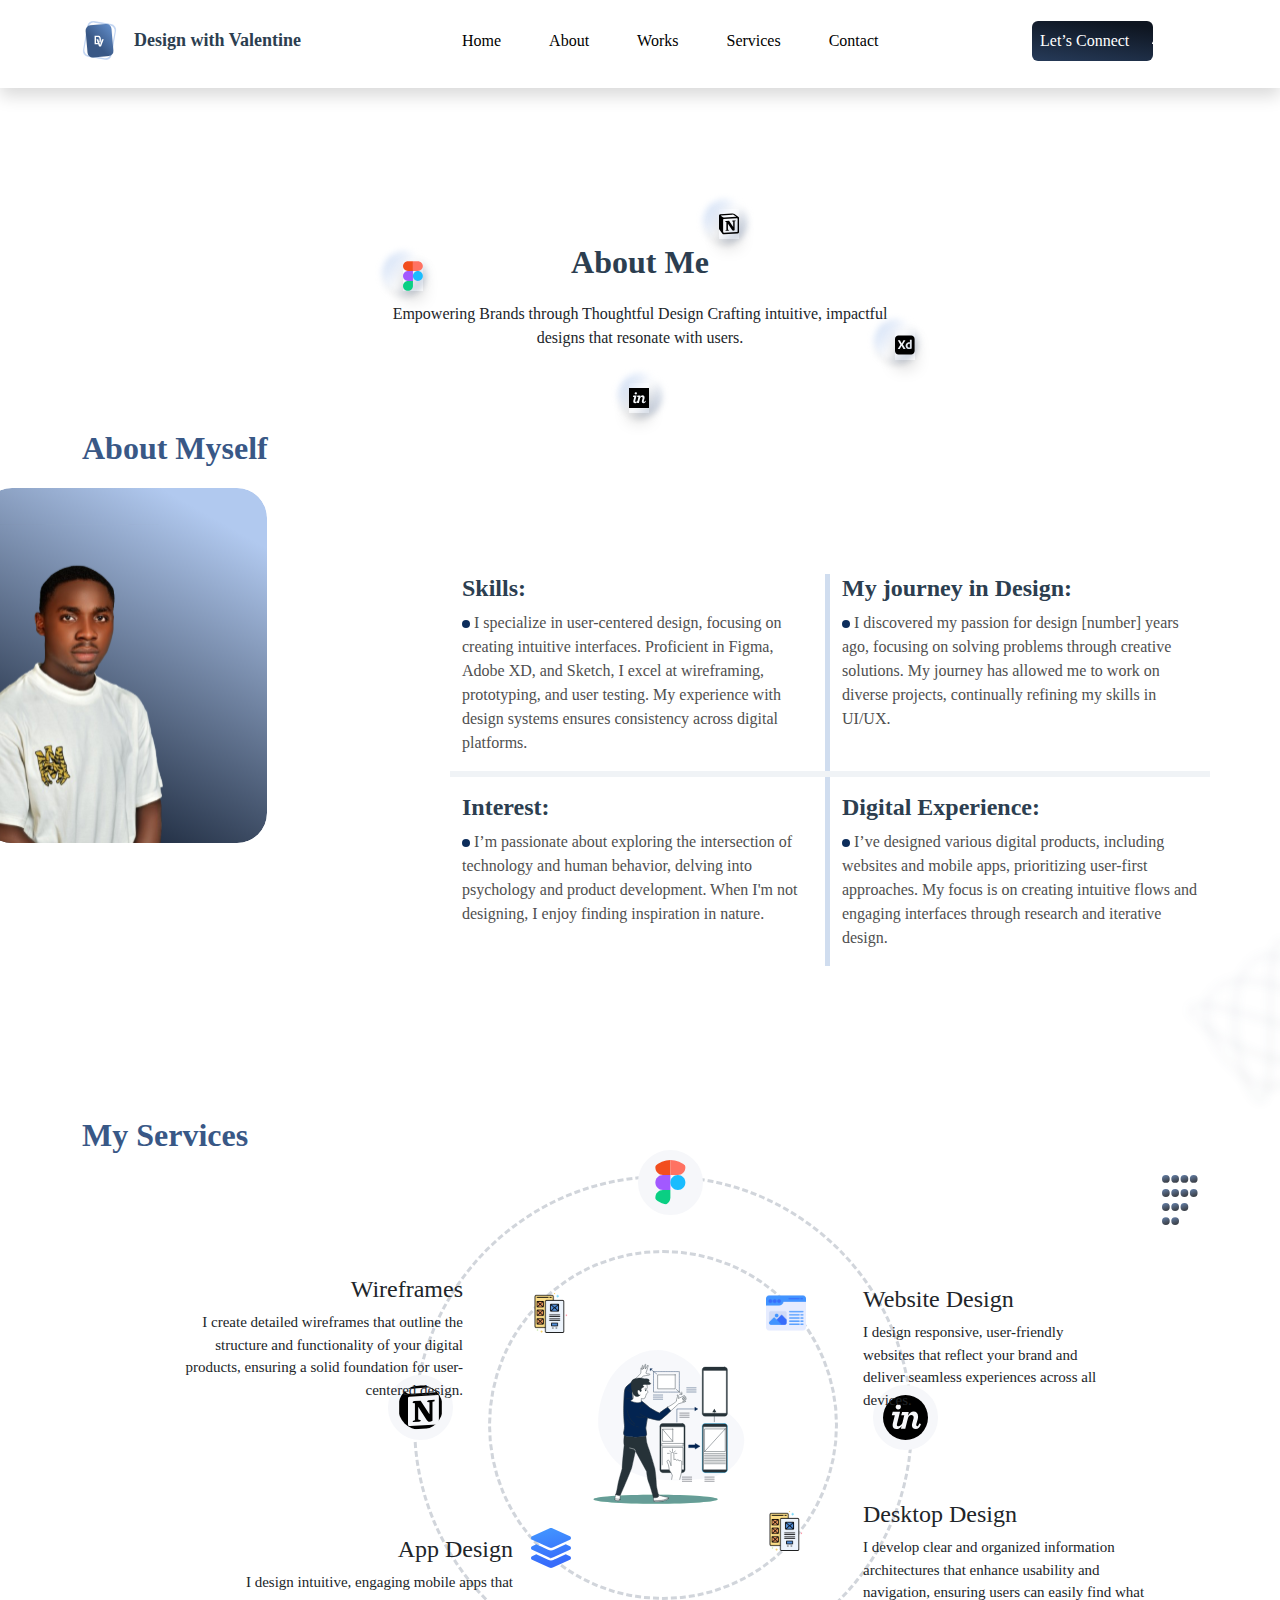
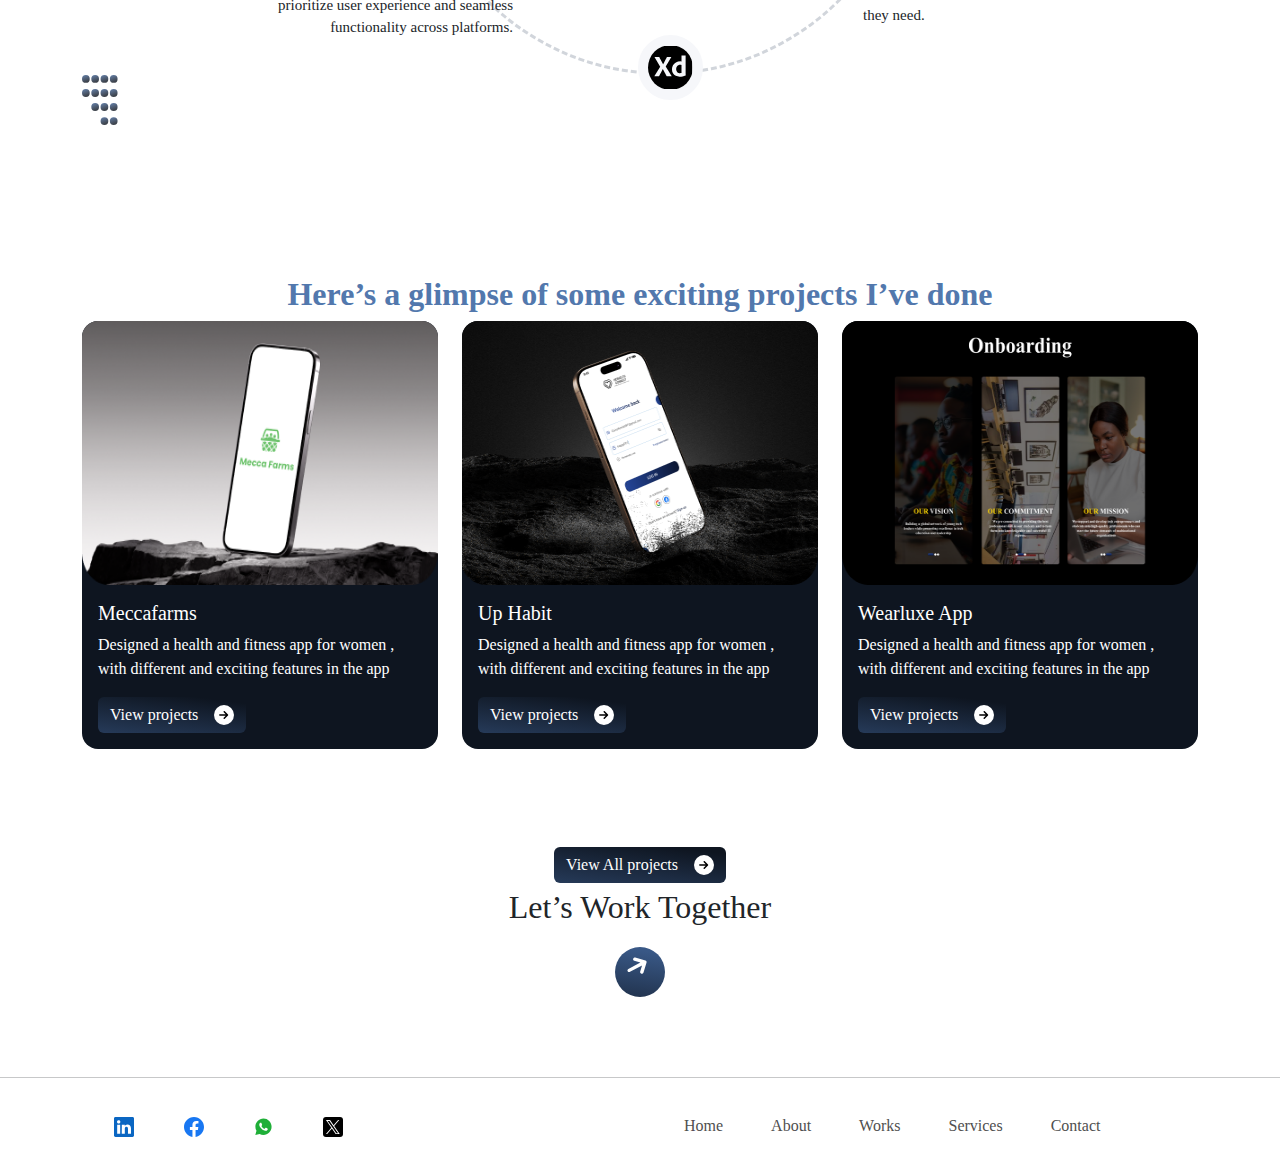
==== about.html @ 284f29a3 "Mr Valentine's Portfolio" ====
<!DOCTYPE html>
<html lang="en">
<head>
    <meta charset="UTF-8">
    <meta name="viewport" content="width=device-width, initial-scale=1.0">
    <title>Document</title>
    <link rel="stylesheet" href="/css/bootstrap.css">
    <link rel="stylesheet" href="/css/style.css">
    <link rel="stylesheet" href="https://cdn.jsdelivr.net/npm/bootstrap-icons@1.11.3/font/bootstrap-icons.min.css">
    <link rel="stylesheet" href="https://cdnjs.cloudflare.com/ajax/libs/animate.css/4.1.1/animate.min.css"/>
</head>
<body>
    <header class="shadow">
        <div class="container">
            <div class="row">
                <div class="col-8 col-md-6 col-lg-4">
                    <div class="d-flex gap-3 align-items-center" id="val-design">
                        <img src="/images/logo.svg" alt="">
                        <p class="p-0 m-0">Design with Valentine</p>
                    </div>
                </div>
                
                <div class="d-none d-md-none col-lg-6 d-lg-flex">
                    <ul class="d-flex gap-5 p-0 m-0" id="top-nav">
                        <li><a href="/index.html">Home </a></li>
                        <li><a href="/about.html">About </a></li>
                        <li><a href="/works.html">Works</a></li>
                        <li><a href="/services.html">Services</a></li>
                        <li><a href="/contact.html">Contact</a></li>
                    </ul>
                </div>

                <div class="d-block col-4 col-md-6 d-lg-none text-end links">
                    <ul class="p-0 m-0" id="lists">
                        <li><a href="/index.html">Home </a></li>
                        <li><a href="/about.html">About </a></li>
                        <li><a href="/works.html">Works</a></li>
                        <li><a href="/services.html">Services</a></li>
                        <li><a href="/contact.html">Contact</a></li>
                    </ul>
                
                    <div class="d-flex justify-content-end">
                        <img src="/images/list-icon.svg" alt="" id="menu">
                    </div>
                    <i class="bi bi-x" id="close"></i>
                </div>

                <div class="d-none col-lg-2 d-lg-block">
                    <a href="/contact.html" id="btn-parent">
                        <button class="flex-end rounded-2 py-2 ps-2 pe-4 border-0">Let’s Connect</button>
                        <img src="/images/people-btn.svg" alt="" id="people-img">
                    </a>
                </div>
            </div>
        </div>
    </header>

    <section>
        <div class="container">
            <div class="row">
                <div class="col-12  col-lg-6 offset-lg-3 text-center" id="about-me-position">
                    <p id="about-me">About Me</p>
                    <p>Empowering Brands through Thoughtful Design Crafting intuitive, impactful designs that resonate with users.</p>
                    <div class="icons">
                        <div id="n-positioning-parent">
                            <div id="N-positioning">
                                <img src="/images/Ellipse 170.svg" alt="" height="58px">
                                <img src="/images/N-rotataing.svg" alt="" class="shadow">
                            </div>
                        </div>
    
                        <div id="figma-position-parent">
                            <div id="figma-positioning">
                                <img src="/images/Ellipse 170.svg" alt="" height="58px">
                                <img src="/images/Figma icon.svg" alt="" height="21px" class="shadow">
                            </div>
                        </div>
                        
                        <div id="linkedin-position-parent">
                            <div id="linkedin-positioning">
                                <img src="/images/Ellipse 170.svg" alt="" height="58px">
                                <img src="/images/linkedin-icon.svg" alt="" class="shadow">
                            </div>
                        </div>
                        
                        <div id="xd-position-parent">
                            <div id="xd-positioning">
                                <img src="/images/Ellipse 170.svg" alt="" height="58px">
                                <img src="/images/xd-icon.svg" alt="" class="shadow" >
                            </div>
                        </div>
                    </div>
                    
                </div>
            </div>
        </div>
    </section>

    <main>
        <div class="container">
            <div class="row d-flex justify-content-between">
                <div class="d-none col-lg-4 d-lg-block ">
                    <p id="about-myself">About Myself</p>
                    <div class="d-flex " id="about-me-img">
                        <img src="/images/Image 6.svg" alt="">
                        <img src="/images/Frame 10.svg" alt="" style="z-index: 1; margin-left: -100px;">     
                    </div> 
                </div>

                <div class="d-none d-lg-none col-md-12 d-md-block text-center" style="position: relative;">
                    <p id="about-myself">About Myself</p>
                    <div style="margin-top: 300px;" >
                        <img src="/images/mobile-photo-frame.svg" alt="" height="200px" >
                        <img src="/images/Frame 10.svg" alt="" height="350px" style="z-index: 1; margin-top: -550px;">     
                    </div> 
                </div>

                <div class="col-12 d-md-none d-block text-center" style="position: relative;">
                    <p id="about-myself">About Myself</p>
                    <div style="margin-top: 260px;" >
                        <img src="/images/mobile-photo-frame.svg" alt="" height="130px" >
                        <img src="/images/Frame 10.svg" alt="" height="300px" style="z-index: 1; margin-top: -450px;">     
                    </div> 
                </div>

                <div class="col-12 col-lg-8" id="skills">
                    <div class="row">
                        <div class="col-12 col-md-6 col-lg-6 first-row">
                            <h5>Skills:</h5>
                            <p><img src="/images/skills-dot.svg" alt="">   I specialize in user-centered design, focusing on creating intuitive interfaces. Proficient in Figma, Adobe XD, and Sketch, I excel at wireframing, prototyping, and user testing. My experience with design systems ensures consistency across digital platforms.</p>                        
                        </div>
                        <div class="col-12 col-md-6">
                            <h5>My journey in Design: </h5>
                            <p><img src="/images/skills-dot.svg" alt="">   I discovered my passion for design [number] years ago, focusing on solving problems through creative solutions. My journey has allowed me to work on diverse projects, continually refining my skills in UI/UX.</p>
                        </div>
                        <hr class="p-0 m-0 d-none d-md-block" style="border: 3px solid #3958864D;">
                    </div>
                    <div class="row">
                        <div class="col-12 col-md-6 second-row">
                            <h5 class="mt-3">Interest:</h5>
                            <p><img src="/images/skills-dot.svg" alt="">   I’m passionate about exploring the intersection of technology and human behavior, delving into psychology and product development. When I'm not designing, I enjoy finding inspiration in nature.</p>
                        </div>
                        <div class="col-12 col-md-6">
                            <h5 class="mt-3">Digital Experience:</h5>
                            <p><img src="/images/skills-dot.svg" alt="">   I’ve designed various digital products, including websites and mobile apps, prioritizing user-first approaches. My focus is on creating intuitive flows and engaging interfaces through research and iterative design.</p>
                        </div>
                    </div>
                </div>
            </div>
        </div>
        <div class="d-none col-md-12 d-md-flex justify-content-end">
            <img src="/images/side-distraction.svg" alt="" height="180px" style="margin-top: -35px;">
        </div>
    </main>

    <article>
        <div class="container">
            <div class="row d-none d-md-flex">
                <div class="col-12 text-center text-md-start">
                    <p id="my-services">My Services</p>
                </div>
                <div class="col-12 d-md-none d-flex justify-content-end">
                    <img src="/images/figma-side-distraction.svg" alt="" height="25px">
                </div>
            </div>
            <div class="row">
                <div class="d-none col-md-9 d-md-flex justify-content-center justify-content-md-end">
                    <div class="circle-container">
                        
                        <div class="innermost-img">
                            <img src="/images/Interaction Design-bro 2.svg" alt="" height="200px" >
                        </div>

                        <!-- inner rotating icons -->
                        <div class="inner-icons">
                            <img src="/images/matric-cap.svg" alt="Figma">
                            <img src="/images/phone-rotate.svg" alt="Notion">
                            <img src="/images/website-design.svg" alt="Adobe XD">
                            <img src="/images/phone-rotate.svg" alt="Invision">

                        </div>

                        <!-- outer rotating icons -->
                        <div class="outer-icons">
                            <img src="/images/Figma icon.svg" alt="Figma">
                            <img src="/images/N-rotataing.svg" alt="Notion">
                            <img src="/images/xd-icon.svg" alt="Adobe XD">
                            <img src="/images/linkedin-icon.svg" alt="Invision">
                        </div>

                        <!-- Text descriptions -->
                         <div class="text-descriptions">
                            <div class="text">
                                <h6>Wireframes</h6>
                                <p style="float: right;">I create detailed wireframes that outline the structure and functionality of your digital products, ensuring a solid foundation for user-centered design.</p>
                            </div>
                            <div class="text">
                                <h6>Website Design</h6>
                                <p>I design responsive, user-friendly websites that reflect your brand and deliver seamless experiences across all devices. </p>
                            </div>
                            <div class="text">
                                <h6>Desktop Design</h6>
                                <p>I develop clear and organized information architectures that enhance usability and navigation, ensuring users can easily find what they need.</p>
                            </div>
                            <div class="text">
                                <h6>App Design</h6>
                                <p>I design intuitive, engaging mobile apps that prioritize user experience and seamless functionality across platforms.</p>
                            </div>
                        </div>
                    </div>
                </div>
                        
                <div class="d-none col-md-3 d-md-flex justify-content-end">
                    <img src="/images/figma-side-distraction.svg" alt="" height="50px">
                </div>
            </div>
            <div class="col-12 d-md-none d-flex">
                <img src="/images/figma-side-attraction-left.svg" alt="" height="25px">
            </div>

            <div class="col-md-12 d-none d-md-flex">
                <img src="/images/figma-side-attraction-left.svg" alt="" height="50px">
            </div>
        </div>
    </article>

    <summary>
        <div class="container">
            <div class="row">
                <div class="col-12">
                    <h4>Here’s a glimpse of some exciting projects I’ve done  </h4>
                </div>
            </div>
            <div class="row">
                <div class="col-12 col-md-6 col-lg-4">
                    <div class="card rounded-4 border-0 mb-5">
                        <img class="card-img-top rounded-4" src="/images/new-herhealth-app-1.png" alt="Card image cap">
                        <div class="card-body">
                          <h5 class="card-title">Meccafarms</h5>
                          <p class="card-text">Designed a health and fitness app for women , with different and exciting features in the app</p>
                          <a href="https://drive.google.com/drive/folders/1NjwSaLGBNDkQxNuH3CqGRqOew5cnNlgA?usp=drive_link" class="btn btn-primary border-0">
                            <div class="d-flex gap-3 align-items-center">
                                <p class="p-0 m-0">View projects </p>
                                <img src="/images/view-project-icon.svg" alt=""  style="height: 20px; width: 20px; background-color: white; border: 5px solid white; border-radius: 50%;">
                            </div>
                          </a>
                        </div>
                    </div>
                </div>
                <div class="col-12 col-md-6 col-lg-4">
                    <div class="card rounded-4 border-0 mb-5">
                        <img class="card-img-top rounded-4" src="/images/her-health-app-2.png" alt="Card image cap">
                        <div class="card-body">
                          <h5 class="card-title">Up Habit</h5>
                          <p class="card-text">Designed a health and fitness app for women , with different and exciting features in the app</p>
                          <a href="https://drive.google.com/drive/folders/1k9-TPFNF3_RafRCxaqTBn_O9xEtybgoQ?usp=drive_link" class="btn btn-primary border-0">
                            <div class="d-flex gap-3 align-items-center">
                                <p class="p-0 m-0">View projects </p>
                                <img src="/images/view-project-icon.svg" alt="" style="height: 20px; width: 20px; background-color: white; border: 5px solid white; border-radius: 50%;">
                            </div>
                          </a>
                        </div>
                    </div>
                </div>
                <div class="col-12 col-md-6 col-lg-4">
                    <div class="card rounded-4 border-0">
                        <img class="card-img-top rounded-4" src="/images/her-health-app-3.png" alt="Card image cap">
                        <div class="card-body">
                          <h5 class="card-title">Wearluxe App</h5>
                          <p class="card-text">Designed a health and fitness app for women , with different and exciting features in the app</p>
                          <a href="https://drive.google.com/drive/folders/1Jw7D5H9yFjIiMA7mh6gjyoD7DAVy0o7S?usp=drive_link" class="btn btn-primary border-0">
                            <div class="d-flex gap-3 align-items-center">
                                <p class="p-0 m-0">View projects </p>
                                <img src="/images/view-project-icon.svg" alt="" style="height: 20px; width: 20px; background-color: white; border: 5px solid white; border-radius: 50%;">
                            </div>
                          </a>
                        </div>
                    </div>
                </div>
                <div class="col-12 d-flex justify-content-center" style="margin-top: 50px;">
                    <a href="/works.html" class="btn btn-primary border-0">
                        <div class="d-flex gap-3 align-items-center">
                            <p class="p-0 m-0">View All projects </p>
                            <img src="/images/view-project-icon.svg" alt="" style="height: 20px; width: 20px; background-color: white; border: 5px solid white; border-radius: 50%;">
                        </div>
                    </a>
                </div>
            </div>
        </div>
    </summary>

    <div style="margin-bottom: 80px;">
        <div class="col-12 d-flex justify-content-start">
            <img src="/images/blur-right.svg" alt="" height="200px">
        </div>
    
        <div class="col-12 text-center">
            <div id="work-together">
                <p style=" margin-top: -200px;">Let’s Work Together</p>
                <a href="/contact.html"><img src="/images/arrow-up-background.svg" alt="" height="50px"></a>
                <a href="/contact.html"><img src="/images/arrow-up.svg" alt="" height="17px" class="img"></a>
            </div>
            
        </div>
        <div class="col-12 d-flex justify-content-end">
            <img src="/images/blur-left.svg" alt="" height="200px" style="margin-top: -200px;">
        </div>
    </div>
    <hr>

    <footer>
        <div class="container">
            <div class="row">
                <div class="col-12 col-md-6 col-lg-6">
                    <ul class="index-icons">
                        <li><a href="https://www.linkedin.com/in/valentine-chidera-450376324?utm_source=share&utm_campaign=share_via&utm_content=profile&utm_medium=android_app"><img src="/images/linkedin-blue.svg" alt="" height="20px"></a></li>
                        <li><a href="https://www.facebook.com/profile.php?id=61552765391288&mibextid=ZbWKwL"><img src="/images/facebook.svg" alt="" height="20px"></a></li>
                        <li><a href="https://wa.me/2348129799645"><img src="/images/whatsapp.svg" alt="" height="20px"></a></li>
                        <li><a href="https://x.com/Baggyrex?s=09"><img src="/images/twitter icon.svg" alt="" height="20px"></a></li>
                    </ul>
                </div>
                <div class=" d-none col-lg-6 d-lg-block">
                    <ul class="d-flex gap-5">
                        <li><a href="/index.html">Home </a></li>
                        <li><a href="/about.html">About </a></li>
                        <li><a href="/works.html">Works</a></li>
                        <li><a href="/services.html">Services</a></li>
                        <li><a href="/contact.html">Contact</a></li>
                    </ul>
                </div>
            </div>
        </div>
    </footer>
    <script src="/js/menu.js"></script>
    <script src="/js/index.js"></script>
    <script src="https://code.jquery.com/jquery-3.4.1.slim.min.js" integrity="sha384-J6qa4849blE2+poT4WnyKhv5vZF5SrPo0iEjwBvKU7imGFAV0wwj1yYfoRSJoZ+n" crossorigin="anonymous"></script>
    <script src="https://cdn.jsdelivr.net/npm/popper.js@1.16.0/dist/umd/popper.min.js" integrity="sha384-Q6E9RHvbIyZFJoft+2mJbHaEWldlvI9IOYy5n3zV9zzTtmI3UksdQRVvoxMfooAo" crossorigin="anonymous"></script>
    <script src="https://cdn.jsdelivr.net/npm/bootstrap@4.4.1/dist/js/bootstrap.min.js" integrity="sha384-wfSDF2E50Y2D1uUdj0O3uMBJnjuUD4Ih7YwaYd1iqfktj0Uod8GCExl3Og8ifwB6" crossorigin="anonymous"></script>
</body>
</html>
---- css/style.css ----
* {
    list-style-type: none;
}

body {
    font-family: Montserrat;
    overflow-x: hidden
}

header {
    height: 88px;
    padding-top: 20px;
}

header .row {
    display: flex;
    align-items: center;
}

header .row #top-nav li a {
    text-decoration: none;
    color: black;
}

header .row #top-nav li a:hover {
    background-color: #ddd;
    border-radius: 5px;
    padding: 10px;
}

#btn-parent {
    position: relative;
}

#btn-parent button {
    background: linear-gradient(187.48deg, #0E1520 11.69%, #395886 169.68%);
    color: white;
}

#btn-parent #people-img {
    position: absolute;
    left: 120px;
    top: 3px;
}

section {
    margin-top: 150px;
}


header div#val-design p {
    font-size: 18px;
    color: #2C3E50;
    font-weight:600;
}

section p#about-me {
    font-family: Montserrat;
    font-weight:700;
    font-size: 32px;
    color: #2C3E50;
}

section p#about-me p {
    font-weight: 400;
    font-size: 18px;
    color: #4f4f4f;
}

section div#N-positioning {
    position: relative;
    animation: float 2s ease-in-out infinite;
}

section div#figma-positioning {
    position: relative;
    animation: float 2s ease-in-out infinite;
}

section div#linkedin-positioning {
    position: relative;
    animation: float 2s ease-in-out infinite;
}

section div#xd-positioning {
    position: relative;
    animation: float 2s ease-in-out infinite;
}

section div#N-positioning img.shadow {
    position: absolute;
    left: 40%;
    top: 30%;
    width: 20px;
    height: 30px;
   
}

@keyframes float {
    0%, 100% {
      transform: translateY(0);
    }

    50% {
      transform: translateY(-10px);
    }
}

section div#figma-positioning img.shadow {
    position: absolute;
    left: 48%;
    top: 30%;
    width: 20px;
    height: 30px;
    animation: float 2s ease-in-out infinite;
}

section div#linkedin-positioning img.shadow {
    position: absolute;
    left: 48%;
    top: 30%;
    width: 20px;
    height: 30px;
    animation: float 2s ease-in-out infinite;
}

section div#xd-positioning img.shadow {
    position: absolute;
    left: 48%;
    top: 30%;
    width: 20px;
    height: 30px;
    animation: float 2s ease-in-out infinite;
}

section div#about-me-position {
    position: relative;
}

section div#about-me-position div#n-positioning-parent {
    position: absolute;
    top: -25%;
    right: 30%;
}

section div#about-me-position div#figma-position-parent {
    position: absolute;
    top: 3%;
    left: 20px;
}

section div#about-me-position div#xd-position-parent {
    position: absolute;
    right: 0%;
    top: 40%;
}

main p#about-myself {
    font-weight: 700;
    font-size: 32px;
    color:#395886;
}

main div#skills {
    margin-top: 150px;
}

main div#skills .first-row {
    border-right: 5px solid #628ECB4D;
}

main div#skills .second-row {
    border-right: 5px solid #628ECB4D;
}

main div#skills h5 {
    font-size: 24px;
    font-weight: 600;
    color: #2C3E50;
}

main div#skills p {
    font-size: 16px;
    font-weight: 400;
    color: #4F4F4F;
}

article p#my-services {
    font-weight: 700;
    font-size: 32px;
    color:#395886;
}

.circle-container {
    position: relative;
}

.text-descriptions .text:nth-child(4) {
    position: absolute;
    top: 72%;
    width: 60%;
    left: -40%;
    border-style: hidden;
    text-align: right;
}

.text-descriptions .text:nth-child(3) {
    position: absolute;
    top: 65%;
    right: -50%;
    width: 60%;
}

.text-descriptions .text:nth-child(2) {
    position: absolute;
    right: -40%;
    width: 50%;
    top: 22%;
    text-align: left;
}

.text-descriptions .text:nth-child(1) {
    position: absolute;
    top: 20%;
    width: 60%;
    left: -50%;
    text-align: right;
}

.text h6 {
    font-size: 24px;
}

.text p {
    font-size: 15px;
    float: right;
}

.inner-icons {
    position: absolute;
    bottom: 15%;
    left: 15%;
    height: 350px;
    width: 350px;
    border-radius: 50%;
    border: 3px dashed #d1d5db;
    padding: 40px;
    animation: rotateInner 15s linear infinite reverse;
}

.inner-icons img {
    height: 40px;
}

.inner-icons img:nth-child(1) {
    position: absolute;
    top: 80%;
    
}

.inner-icons img:nth-child(2) {
    position: absolute;
    
}

.inner-icons img:nth-child(3) {
    position: absolute;
    left: 80%;
}

.inner-icons img:nth-child(4) {
    position: absolute;
    left: 80%;
    top: 75%;
}


.innermost-img {
    position: absolute;
    top: 30%;
    left: 30%;
}

.outer-icons {
    border: 3px dashed #d1d5db;
    border-radius: 50%;
    width: 500px;
    height: 500px;
    animation: rotateOuter 35s linear infinite;
}

.outer-icons img {
    height: 65px;
    width: 65px;
    border: 5px solid #F6F7FA;
    border-radius: 50%;
    background-color: #F6F7FA;
    padding: 5px;
}

.outer-icons img:nth-child(1) {
    position: absolute;
    left: 45%;
    top: -5%;
}

.outer-icons img:nth-child(2) {
    position: absolute;
    top: 40%;
    left: -5%;
}

.outer-icons img:nth-child(3) {
    position: absolute;
    left: 45%;
    bottom: -5%;
}

.outer-icons img:nth-child(4) {
    position: absolute;
    right: -5%;
    bottom: 45%;
}

@keyframes rotateInner {
    0% {
        transform: rotate(0deg);
    }
    100% {
        transform: rotate(-360deg);
    }
}

@keyframes rotateOuter {
    0% {
        transform: rotate(360deg);
    }
    100% {
        transform: rotate(0deg);
    }
}


summary {
    margin-top: 150px ;
}

summary h4 {
    font-size: 32px;
    text-align: center;
    color: #5278AD;
    font-weight: 700;
}

summary a {
    background: linear-gradient(187.48deg, #0E1520 11.69%, #395886 169.68%);
}

summary .card {
    background-color: #0E1520;
    color: white;
    
}

summary .card a {
    background: linear-gradient(187.48deg, #0E1520 11.69%, #395886 169.68%);
    font-size: 16px;
}

summary .card img {
    height: 264px;  
} 

#work-together {
    position: relative;
}

div#work-together p {
    font-size: 32px;
}

#work-together img.img {
    position: absolute;
    bottom: 20%;
    left: 49%;
}

footer {
    height: 50px;
    padding-top: 20px;
}

footer ul li a {
    text-decoration: none;
    color: #4F4F4F;
    font-size: 16px;
}

footer ul li a:hover {
    color:#0E1520;
}

.name {
    position: relative;
}

.name img {
    position: absolute;
    top: 15px;
    left: 15px;
}

.email {
    position: relative;
}

.email img {
    position: absolute;
    top: 15px;
    left: 15px;
}

.subject {
    position: relative;
}

.subject img {
    position: absolute;
    top: 15px;
    left: 15px;
}

.phone {
    position: relative;
}

.phone img {
    position: absolute;
    top: 15px;
    left: 15px;
}

.contact-content {
    display: flex;
}

.contact-left {
    background: linear-gradient(187.48deg, #0E1520 11.69%, #395886 169.68%);
    border-top-left-radius: 30px;
    border-bottom-left-radius: 30px;
    padding: 1.5rem;
    text-align: center;
}

.contact-left p {
    margin-top: 2rem 0;
    color: white;
}

.social-icons {
    display: flex;
    justify-content: center;
    gap: 2rem;
    padding-top: 7rem;
}

.social-icons a {
    text-decoration: none;
    
}

.contact-form-parent {
    border-top-right-radius: 30px; 
    border-bottom-right-radius: 30px;
    
}

.contact-form input.text,
.contact-form textarea {
    width: 100%;
    padding: 0.5rem;
    border: 1px solid #ced4da;
    border-radius: 8px;
    font-size: 1rem;
    margin-bottom: 30px
}

.contact-form input:focus,
.contact-form textarea:focus {
    outline: none;
    border-color: #395886;
}

.contact-form p {
    font-size: 14px;
    font-weight:600;
    color: #2C3E50;
}

.contact-form textarea {
    resize: none;
    height: 200px;
}

.index-icons {
    display: flex;
    gap: 50px;
}

.wearluxe-firstchild {
    background-color: #ffff;
    padding: 20px;
    width: 80%;
}

.wearluxe img:first-child {
    width: 80%;
}

.wearluxe img:nth-child(2) {
    object-fit: cover;
    height: 250px;
    width: 70%;
}


.wearluxe a {
    text-decoration: none;
    color: #555555;
}

.Introduction-writeup {
    gap: 30px;
}

.Introduction-writeup h1 {
    color: #395886;
    font-size: 35px;
}

p.introduction-paragraph {
    font-size: 14px;
}

.introduction {
    position: relative;
}

.introduction img.ellipse {
    height: 400px;
}

.introduction img.bg-image {
    position: absolute;
    bottom: 25%;
    left: 40%;
    height: 350px;
    margin-top: -60px;
}

.introduction img.star {
    position: absolute;
    bottom: 90%;
    left: 25%;
    height: 30px;
}

.introduction img.side-icon {
    position: absolute;
    bottom: 80%;
    left: 90%;
    height: 50px;
}

.introduction img.layer-icon {
    position: absolute;
    left: 35%;
    bottom: 30%;
    height: 30px;
}

.Introduction-writeup img.hand-icon {
    height: 100px;
}

.section-home {
    margin-top: 100px;
    margin-bottom: 80px;
}

.services-body img {
    height: 50px;
    margin-bottom: 20px;
}

.services-body {
    background: linear-gradient(to right, #1157BD 20%, #082857 100%);
    padding: 20px;
    margin-bottom: 30px;
}

.services-body h5 {
    font-size: 20px;
    color: #ffff;
    text-align: center;
}

.services-body p {
    font-size: 13px;
    color: #ffff;
    text-align: center;
}

.main-services {
    margin-top: 80px ;
}

.main-services h4 {
    font-size: 24px;
    text-align: center;
    color: #2C3E50;
    font-weight: 700;
}

h1.works  {
    color: #2C3E50;
    font-weight: 600;
    margin-bottom: 30px;
}

@media (max-width: 600px) {
    header div#val-design p {
        font-size: 14px;
        color: #2C3E50;
        font-weight:600;
    }
    
    section {
        margin-top: 40px;
        margin-bottom: 30px;
    }

    section p#about-me {
        font-family: Montserrat;
        font-weight:700;
        font-size: 24px;
        color: #2C3E50;
    }

    main div#skills {
        margin-top: 20px;
        padding-bottom: 20px;
        text-align: center;
    }

    main div#skills .first-row {
        border-right: 0;
    }
    
    main div#skills .second-row {
        border-right: 0;
    }

    main div#skills h5 {
        font-size: 16px;
        font-weight: 600;
        color: #2C3E50;
    }

    main div#skills p {
        font-size: 12px;
        font-weight: 400;
        color: #4F4F4F;
    }

    main p#about-myself {
        font-weight: 700;
        font-size: 20px;
        color:#395886;
    }

    article {
        margin-top: 80px;
    }

    .text h6 {
        font-size: 16px;
    }
    
    .text p {
        font-size: 10px;
    }

    article p#my-services {
        font-size: 24px;
    }

    summary {
        margin-top: 80px ;
    }

    summary h4 {
        font-size: 24px;
    }

    summary .card a {
        background: linear-gradient(187.48deg, #0E1520 11.69%, #395886 169.68%);
        font-size: 12px;
    }
    
    summary .card img {
        height: 180px; 
        width: 100%;
        object-fit: cover; 
    } 
    
    .card h5 {
        font-size: 16px;
    }

    .card p {
        font-size: 14px;
    }

    div#work-together p {
        font-size: 20px;
        padding-top: 30px;
    }

    .contact-form-parent {
        border-top-right-radius: 0px; 
        border-bottom-right-radius: 0px;
    }

    .contact-left {
        border-top-left-radius: 0px;
        border-bottom-left-radius: 0px;
        border-radius: 10px;
    }

    .wrapper {
        position: relative;
    }

    .wrapper img.profile-picture {
        position: absolute;
        bottom: 70%;
        right: 30%;
        height: 150px;
    }

    .wrapper div#val-design {
        padding-top: 5rem;
    }

    .social-icons {
        display: flex;
        justify-content: center;
        gap: 5rem;
    }

    .index-icons {
        display: flex;
        justify-content: space-between;
    }

    #lists{
        display: flex;
        align-items: center;
        justify-content: center;
        list-style: none;
        flex-direction: column;
        position: absolute;
        top: -300px;
        width: 100%;
        right: 0;
        transition: all 1s ease-in-out;
        padding: 20px;
        margin: 0;
        gap: 30px;
        z-index: 40;
    }
    .links ul li a{
        text-decoration: none;
        color: white;
        font-size: medium;
        font-family: 'Gill Sans', 'Gill Sans MT', Calibri, 'Trebuchet MS', sans-serif;
    }

    .bi-x{
        font-size: 30px;
        font-weight: bolder;
        display: none;
    }

    .wearluxe-firstchild {
        background-color: #ffff;
        padding: 20px;
        width: 100%;
    }

    .wearluxe {
        display: flex;
        justify-content: center;
        align-items: center;
        margin-bottom: 70px;
    }
    
    .wearluxe img:last-child {
        object-fit: cover;
        height: 200px;
        width: 100%;
    }

    .introduction img.ellipse {
        height: 300px;
    }

    .Introduction-writeup {
        gap: 0px;
    }

    .introduction img.bg-image {
        position: absolute;
        bottom: 25%;
        left: 20%;
        height: 230px;
        margin-top: 0;
    }
    
    .introduction img.star {
        position: absolute;
        bottom: 90%;
        left: 25%;
        height: 30px;
    }
    
    .Introduction-writeup img.hand-icon {
        height: 20px;
    }

    .introduction img.side-icon {
        position: absolute;
        top: 40%;
        left: 90%;
        height: 30px;
    }
    
    .introduction img.layer-icon {
        position: absolute;
        left: 5%;
        bottom: 30%;
        height: 25px;
    }

    .Introduction-writeup h1 {
        color: #395886;
        font-size: 24px;
    }
    
    p.introduction-paragraph {
        font-size: 12px;
    }
    
}

/* Medium screens (768px to 991px) */
@media (max-width: 991px) {
    .contact-form-parent {
        border-top-right-radius: 0px; 
        border-bottom-right-radius: 0px;
    }

    .contact-left {
        border-top-left-radius: 0px;
        border-bottom-left-radius: 0px;
        border-radius: 10px;
    }

    .social-icons {
        display: flex;
        justify-content: center;
        
    }

    .outer-icons {
        position: relative;
        /* width: 280px;
        height: 280px; */
        border: 3px dashed #d1d5db;
        border-radius: 50%;
        margin: auto;
    }

    .innermost-img img{
        height: 150px;
    }
      
    .inner-icons {
        position: absolute;
        bottom: 15%;
        left: 15%;
        /* height: 200px;
        width: 200px; */
        border-radius: 50%;
        border: 3px dashed #d1d5db;
        padding: 40px;
        animation: rotateInner 10s linear infinite reverse;
    }
    
    .text-descriptions .text:nth-child(4) {
        position: absolute;
        top: 72%;
        width: 60%;
        left: -15%;
        border-style: hidden;
        text-align: center;
    }
    
    .text-descriptions .text:nth-child(3) {
        position: absolute;
        top: 72%;
        right: -15%;
        width: 60%;
    }
    
    .text-descriptions .text:nth-child(2) {
        position: absolute;
        right: -10%;
        width: 50%;
        top: 22%;
        text-align: left;
    }
    
    .text-descriptions .text:nth-child(1) {
        position: absolute;
        top: 20%;
        width: 60%;
        left: -15%;
        text-align: center;
    }
    
    
    .inner-icons img {
        height: 32px;
    }

    .outer-icons img {
        height: 50px;
        width: 50px;
    } 
    
    .inner-icons img:nth-child(1) {
        position: absolute;
        top: 80%;
    
    }
    
    .inner-icons img:nth-child(2) {
        position: absolute;
        left: 15%;
        top: 0%;
    
    }
    
    .inner-icons img:nth-child(3) {
        position: absolute;
        left: 80%;
    }
    
    .inner-icons img:nth-child(4) {
        position: absolute;
        left: 80%;
        top: 75%;
    }
    
    .outer-icons img:nth-child(1) {
        position: absolute;
        left: 45%;
        top: -5%;
    }
    
    .outer-icons img:nth-child(2) {
        position: absolute;
        top: 40%;
        left: -5%;
    }
    
    .outer-icons img:nth-child(3) {
        position: absolute;
        left: 45%;
        bottom: -5%;
    }
    
    .outer-icons img:nth-child(4) {
        position: absolute;
        right: -10%;
        bottom: 40%;
    }
    .text-descriptions h6{
        font-size: 0.9rem;
    }
    .text-descriptions p{
        font-size: 0.6rem;
        max-width: 79%;
    }

    .index-icons {
        display: flex;
        justify-content: space-between;
    }

    #lists{
        display: flex;
        align-items: center;
        justify-content: center;
        list-style: none;
        flex-direction: column;
        position: absolute;
        top: -300px;
        width: 100%;
        right: 0;
        transition: all 1s ease-in-out;
        padding: 20px;
        background: linear-gradient(187.48deg, #0E1520 11.69%, #395886 169.68%);
        margin: 0;
        gap: 30px;
        z-index: 40;
    }

    .links ul li a{
        text-decoration: none;
        color: white;
        font-size: medium;
    }

    .bi-x{
        font-size: 30px;
        font-weight: bolder;
        display: none;
        color: #395886;
    }

    .introduction img.bg-image {
        position: absolute;
        bottom: 20%;
        left: 35%;
        height: 230px;
        margin-top: 0px;
    }

    .section-home {
        margin-top: 60px;
        margin-bottom: 80px;
    }

    .Introduction-writeup h1 {
        color: #395886;
        font-size: 24px;
        font-weight: 600;
        justify-content: center;
        text-align: center;
    }

    main div#skills {
        margin-top: 20px;
        padding-bottom: 20px;
    }
}
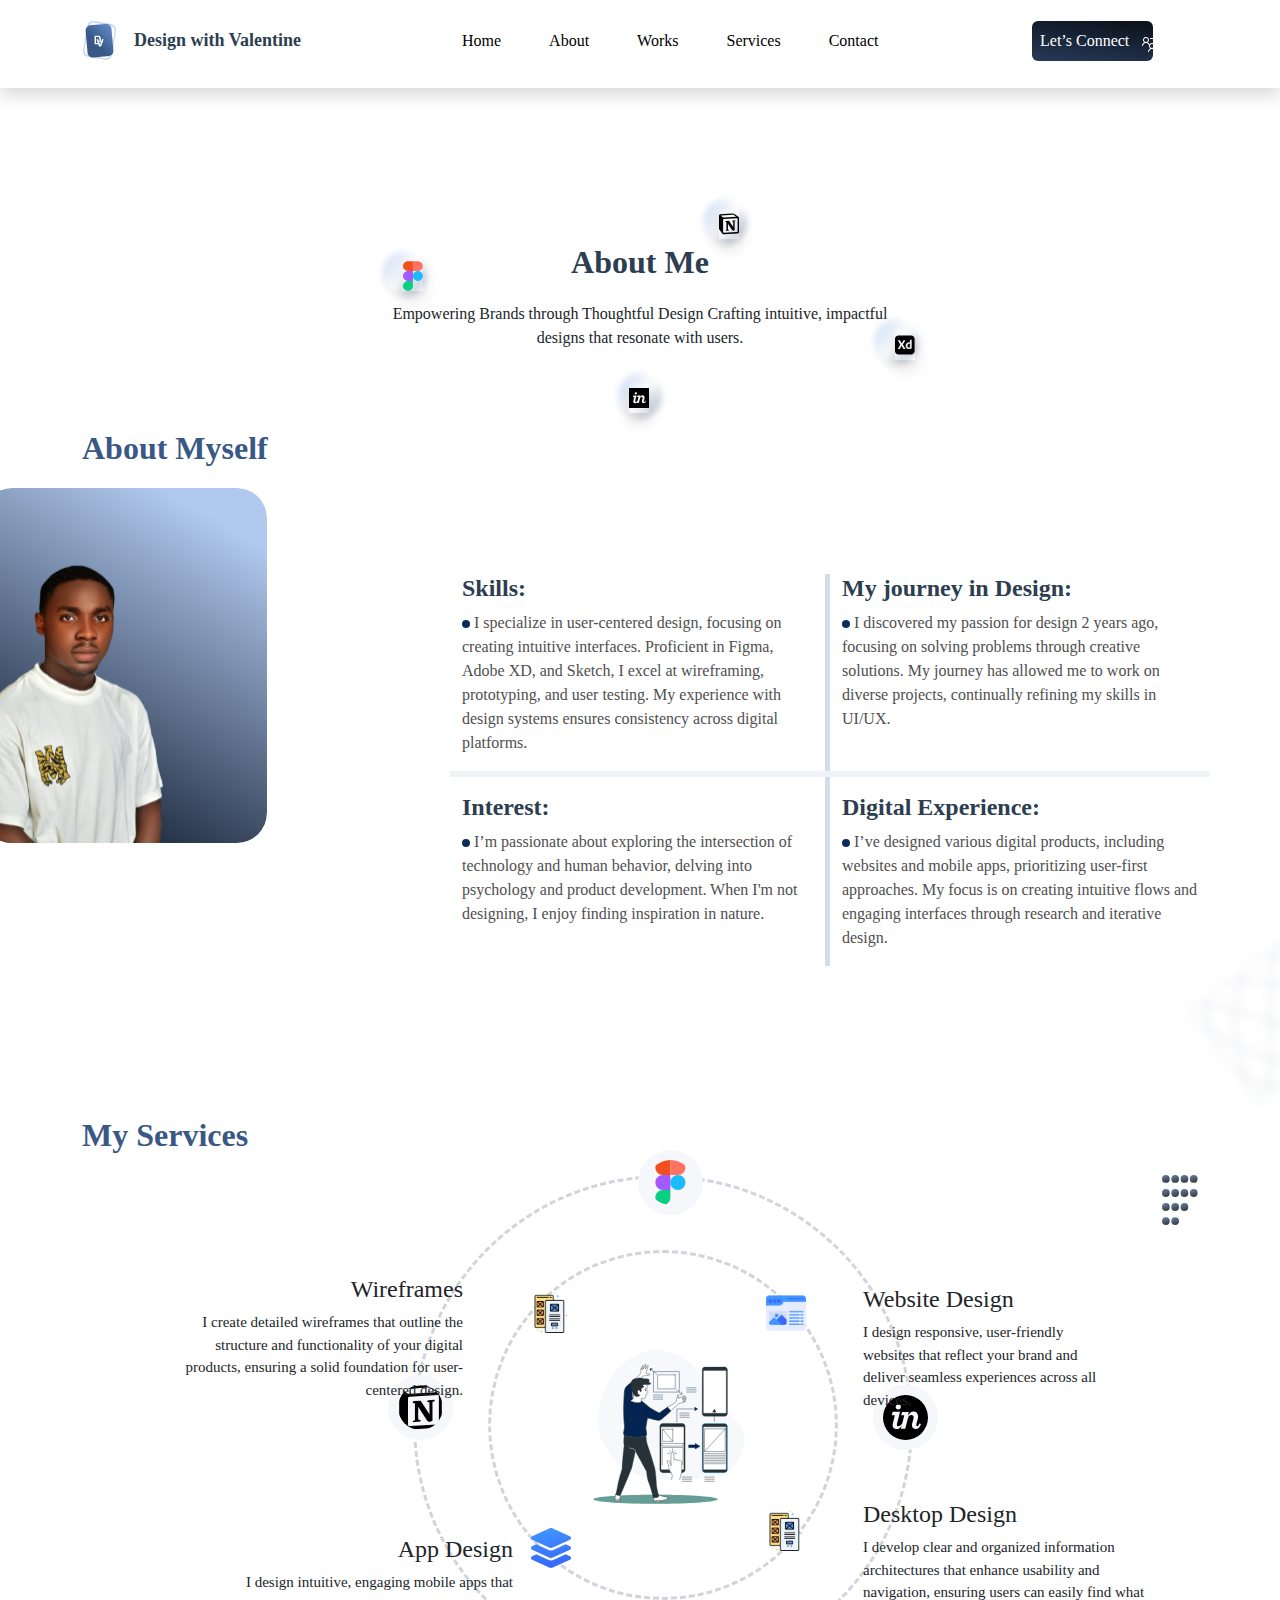
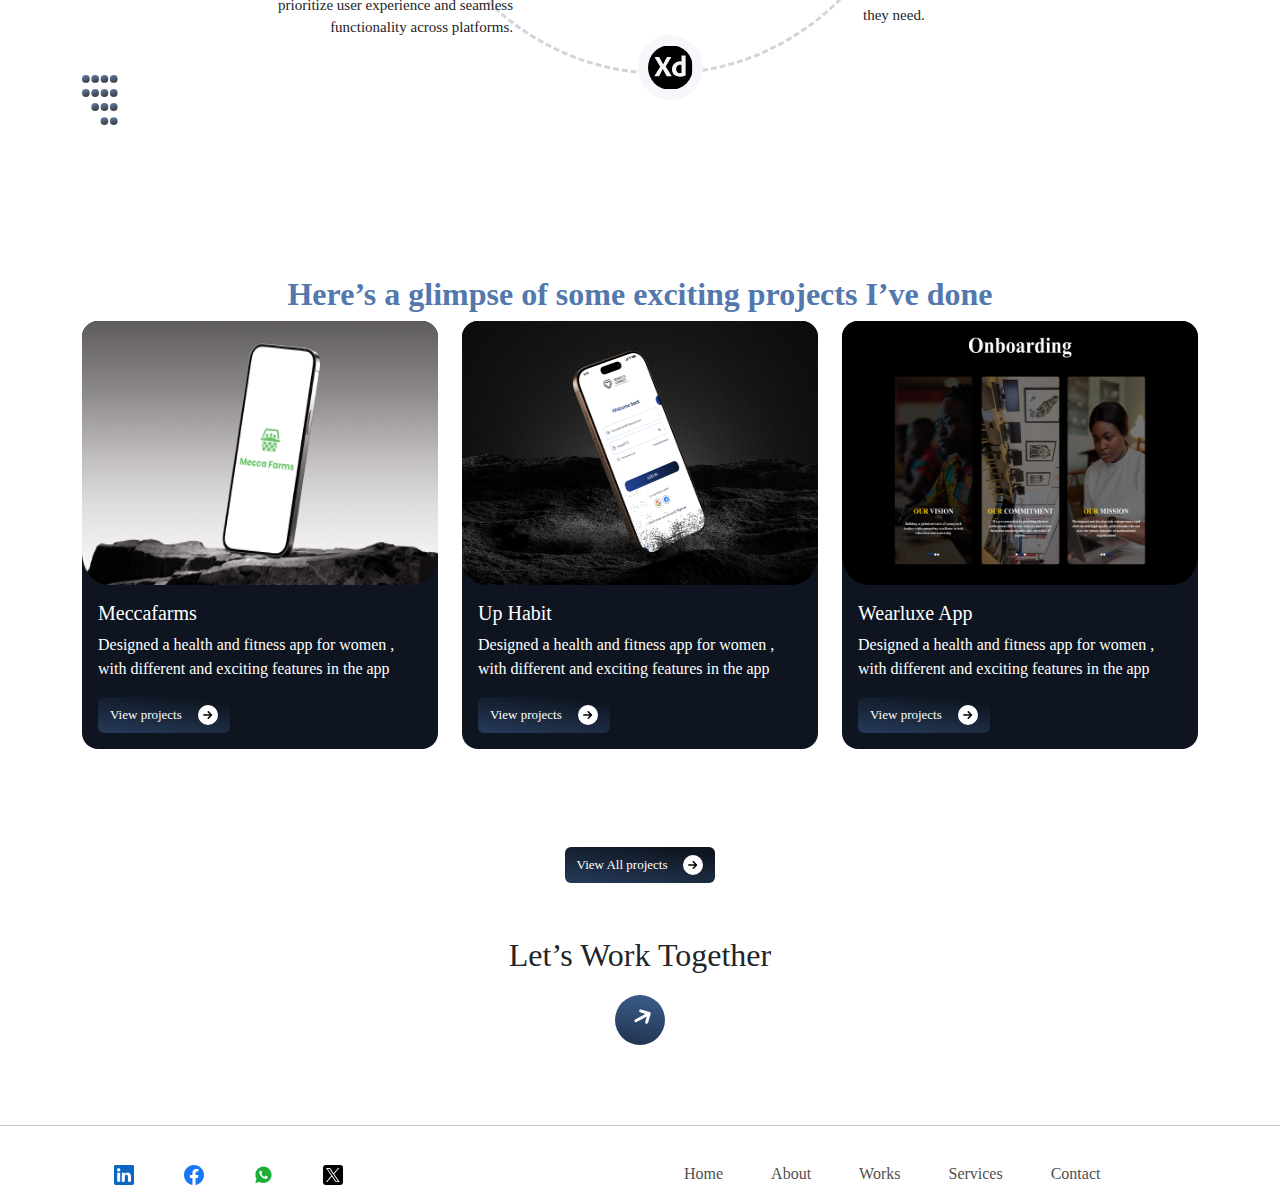
==== commit 0307fa5c: "Mr Valentine's Portfolio" ====
--- a/about.html
+++ b/about.html
@@ -131,7 +131,7 @@
                         </div>
                         <div class="col-12 col-md-6">
                             <h5>My journey in Design: </h5>
-                            <p><img src="/images/skills-dot.svg" alt="">   I discovered my passion for design [number] years ago, focusing on solving problems through creative solutions. My journey has allowed me to work on diverse projects, continually refining my skills in UI/UX.</p>
+                            <p><img src="/images/skills-dot.svg" alt="">   I discovered my passion for design 2 years ago, focusing on solving problems through creative solutions. My journey has allowed me to work on diverse projects, continually refining my skills in UI/UX.</p>
                         </div>
                         <hr class="p-0 m-0 d-none d-md-block" style="border: 3px solid #3958864D;">
                     </div>
@@ -238,9 +238,9 @@
                         <div class="card-body">
                           <h5 class="card-title">Meccafarms</h5>
                           <p class="card-text">Designed a health and fitness app for women , with different and exciting features in the app</p>
-                          <a href="https://drive.google.com/drive/folders/1NjwSaLGBNDkQxNuH3CqGRqOew5cnNlgA?usp=drive_link" class="btn btn-primary border-0">
+                          <a href="https://drive.google.com/drive/folders/1NjwSaLGBNDkQxNuH3CqGRqOew5cnNlgA?usp=drive_link" class="btn btn-primary py-2 border-0">
                             <div class="d-flex gap-3 align-items-center">
-                                <p class="p-0 m-0">View projects </p>
+                                <p class="p-0 m-0" style="font-size: 13px;">View projects </p>
                                 <img src="/images/view-project-icon.svg" alt=""  style="height: 20px; width: 20px; background-color: white; border: 5px solid white; border-radius: 50%;">
                             </div>
                           </a>
@@ -253,9 +253,9 @@
                         <div class="card-body">
                           <h5 class="card-title">Up Habit</h5>
                           <p class="card-text">Designed a health and fitness app for women , with different and exciting features in the app</p>
-                          <a href="https://drive.google.com/drive/folders/1k9-TPFNF3_RafRCxaqTBn_O9xEtybgoQ?usp=drive_link" class="btn btn-primary border-0">
+                          <a href="https://drive.google.com/drive/folders/1k9-TPFNF3_RafRCxaqTBn_O9xEtybgoQ?usp=drive_link" class="btn btn-primary py-2 border-0">
                             <div class="d-flex gap-3 align-items-center">
-                                <p class="p-0 m-0">View projects </p>
+                                <p class="p-0 m-0" style="font-size: 13px;">View projects </p>
                                 <img src="/images/view-project-icon.svg" alt="" style="height: 20px; width: 20px; background-color: white; border: 5px solid white; border-radius: 50%;">
                             </div>
                           </a>
@@ -268,9 +268,9 @@
                         <div class="card-body">
                           <h5 class="card-title">Wearluxe App</h5>
                           <p class="card-text">Designed a health and fitness app for women , with different and exciting features in the app</p>
-                          <a href="https://drive.google.com/drive/folders/1Jw7D5H9yFjIiMA7mh6gjyoD7DAVy0o7S?usp=drive_link" class="btn btn-primary border-0">
+                          <a href="https://drive.google.com/drive/folders/1Jw7D5H9yFjIiMA7mh6gjyoD7DAVy0o7S?usp=drive_link" class="btn btn-primary py-2 border-0">
                             <div class="d-flex gap-3 align-items-center">
-                                <p class="p-0 m-0">View projects </p>
+                                <p class="p-0 m-0" style="font-size: 13px;">View projects </p>
                                 <img src="/images/view-project-icon.svg" alt="" style="height: 20px; width: 20px; background-color: white; border: 5px solid white; border-radius: 50%;">
                             </div>
                           </a>
@@ -278,9 +278,9 @@
                     </div>
                 </div>
                 <div class="col-12 d-flex justify-content-center" style="margin-top: 50px;">
-                    <a href="/works.html" class="btn btn-primary border-0">
+                    <a href="/works.html" class="btn btn-primary py-2 border-0">
                         <div class="d-flex gap-3 align-items-center">
-                            <p class="p-0 m-0">View All projects </p>
+                            <p class="p-0 m-0" style="font-size: 13px;">View All projects </p>
                             <img src="/images/view-project-icon.svg" alt="" style="height: 20px; width: 20px; background-color: white; border: 5px solid white; border-radius: 50%;">
                         </div>
                     </a>
@@ -296,9 +296,9 @@
     
         <div class="col-12 text-center">
             <div id="work-together">
-                <p style=" margin-top: -200px;">Let’s Work Together</p>
+                <p style=" margin-top: -200px;" class="pt-5">Let’s Work Together</p>
                 <a href="/contact.html"><img src="/images/arrow-up-background.svg" alt="" height="50px"></a>
-                <a href="/contact.html"><img src="/images/arrow-up.svg" alt="" height="17px" class="img"></a>
+                <a href="/contact.html"><img src="/images/arrow-up.svg" alt="" height="15px" class="img-about"></a>
             </div>
             
         </div>
--- a/css/style.css
+++ b/css/style.css
@@ -5,7 +5,7 @@
 }
 
 body {
-    font-family: Montserrat;
+    font-family: exo;
     overflow-x: hidden
 }
 
@@ -41,14 +41,13 @@
 
 #btn-parent #people-img {
     position: absolute;
-    left: 120px;
-    top: 3px;
+    left: 110px;
+    top: 5px;
 }
 
 section {
     margin-top: 150px;
 }
-
 
 header div#val-design p {
     font-size: 18px;
@@ -381,10 +380,22 @@
     font-size: 32px;
 }
 
-#work-together img.img {
-    position: absolute;
-    bottom: 20%;
-    left: 49%;
+#work-together img.img-services {
+    position: absolute;
+    bottom: 18%;
+    left: 49.5%;
+}
+
+#work-together img.img-home {
+    position: absolute;
+    bottom: 13%;
+    left: 49.5%;
+}
+
+#work-together img.img-about {
+    position: absolute;
+    bottom: 13%;
+    left: 49.5%;
 }
 
 footer {
@@ -630,6 +641,10 @@
     margin-bottom: 30px;
 }
 
+.lastrow-works {
+    padding-bottom: 30px;
+}
+
 @media (max-width: 600px) {
     header div#val-design p {
         font-size: 14px;
@@ -647,6 +662,16 @@
         font-weight:700;
         font-size: 24px;
         color: #2C3E50;
+    }
+
+    section div#about-me-position {
+        padding-top: 30px;
+    }
+
+    section div#about-me-position div#n-positioning-parent {
+        position: absolute;
+        top: -10%;
+        right: 25%;
     }
 
     main div#skills {
@@ -862,6 +887,32 @@
     
     p.introduction-paragraph {
         font-size: 12px;
+    }
+
+    #submit-btn {
+        padding-top: 50px;
+    }
+
+    #work-together img.img-services {
+        position: absolute;
+        bottom: 16.5%;
+        left: 47.5%;
+    }
+    
+    #work-together img.img-home {
+        position: absolute;
+        bottom: 13%;
+        left: 47.5%;
+    }
+    
+    #work-together img.img-about {
+        position: absolute;
+        bottom: 13%;
+        left: 47.5%;
+    }
+
+    .lastrow-works {
+        padding-bottom: 0px;
     }
     
 }
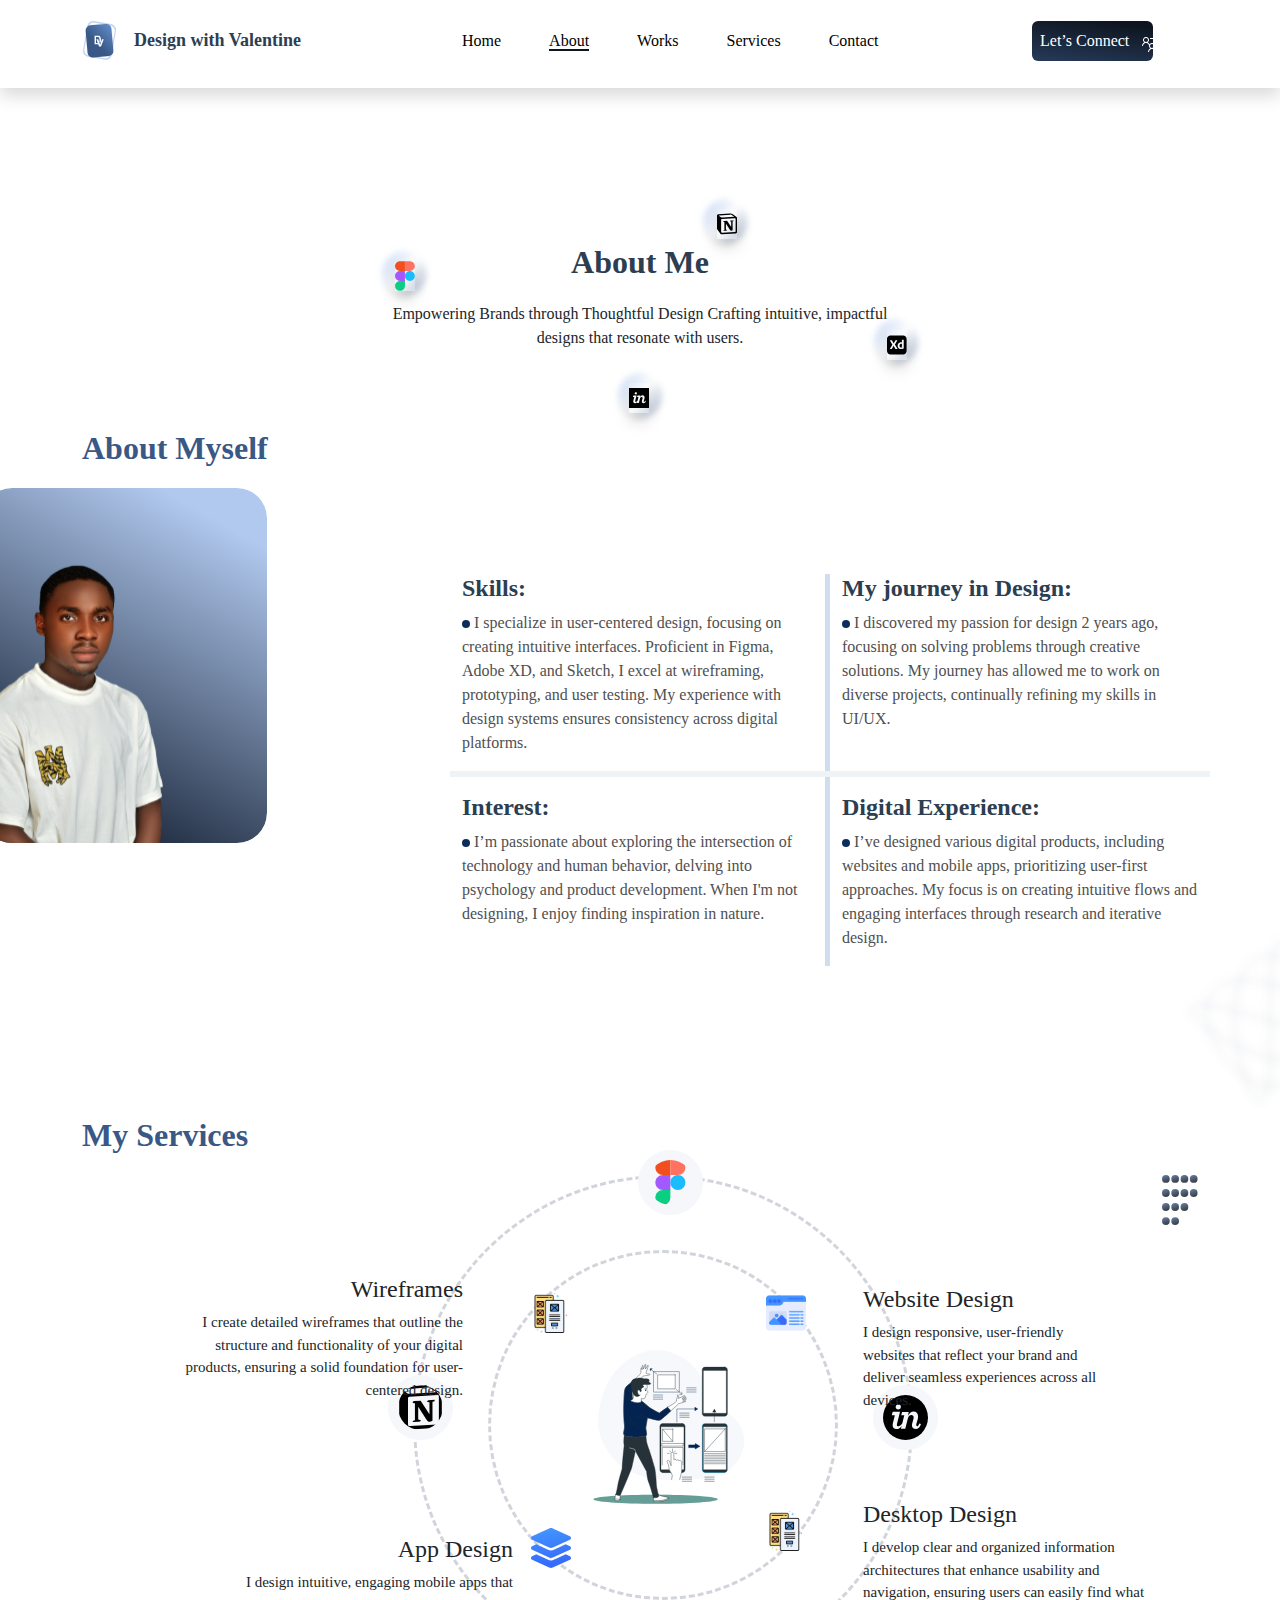
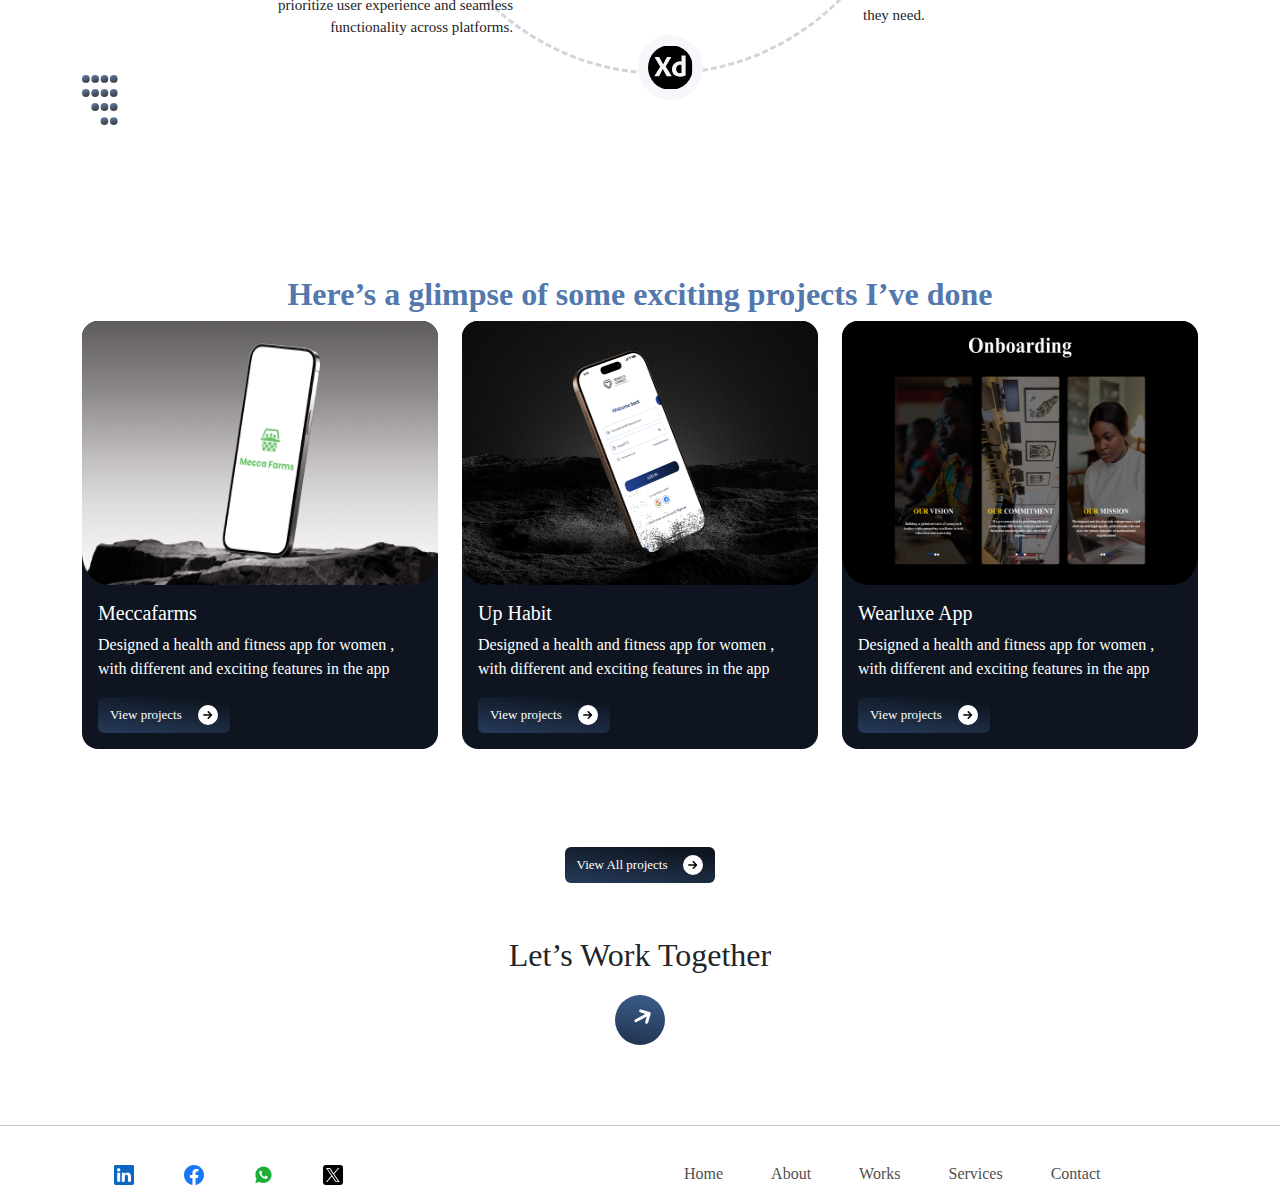
==== commit b4980566: "Mr Valentine's Portfolio" ====
--- a/about.html
+++ b/about.html
@@ -3,7 +3,8 @@
 <head>
     <meta charset="UTF-8">
     <meta name="viewport" content="width=device-width, initial-scale=1.0">
-    <title>Document</title>
+    <title>Valentine || UI/UX Designer</title>
+    <link rel="icon" href="/images/logo.svg">
     <link rel="stylesheet" href="/css/bootstrap.css">
     <link rel="stylesheet" href="/css/style.css">
     <link rel="stylesheet" href="https://cdn.jsdelivr.net/npm/bootstrap-icons@1.11.3/font/bootstrap-icons.min.css">
@@ -23,7 +24,7 @@
                 <div class="d-none d-md-none col-lg-6 d-lg-flex">
                     <ul class="d-flex gap-5 p-0 m-0" id="top-nav">
                         <li><a href="/index.html">Home </a></li>
-                        <li><a href="/about.html">About </a></li>
+                        <li><a href="/about.html" class="active">About </a></li>
                         <li><a href="/works.html">Works</a></li>
                         <li><a href="/services.html">Services</a></li>
                         <li><a href="/contact.html">Contact</a></li>
--- a/css/style.css
+++ b/css/style.css
@@ -25,9 +25,12 @@
 }
 
 header .row #top-nav li a:hover {
-    background-color: #ddd;
-    border-radius: 5px;
-    padding: 10px;
+    color: #0E1520;
+    font-weight: 600;
+}
+
+header .row #top-nav li a.active {
+    border-bottom: 2px solid #0E1520;
 }
 
 #btn-parent {
@@ -90,7 +93,7 @@
 
 section div#N-positioning img.shadow {
     position: absolute;
-    left: 40%;
+    left: 37%;
     top: 30%;
     width: 20px;
     height: 30px;
@@ -108,6 +111,15 @@
 }
 
 section div#figma-positioning img.shadow {
+    position: absolute;
+    left: 35%;
+    top: 30%;
+    width: 20px;
+    height: 30px;
+    animation: float 2s ease-in-out infinite;
+}
+
+section div#linkedin-positioning img.shadow {
     position: absolute;
     left: 48%;
     top: 30%;
@@ -116,18 +128,9 @@
     animation: float 2s ease-in-out infinite;
 }
 
-section div#linkedin-positioning img.shadow {
-    position: absolute;
-    left: 48%;
-    top: 30%;
-    width: 20px;
-    height: 30px;
-    animation: float 2s ease-in-out infinite;
-}
-
 section div#xd-positioning img.shadow {
     position: absolute;
-    left: 48%;
+    left: 35%;
     top: 30%;
     width: 20px;
     height: 30px;
@@ -606,21 +609,30 @@
     margin-bottom: 20px;
 }
 
+.services-body:hover img {
+    background: linear-gradient(to right, #082857 20%, #082857 100%);
+}
+
 .services-body {
     background: linear-gradient(to right, #1157BD 20%, #082857 100%);
     padding: 20px;
     margin-bottom: 30px;
+    color: white;
+    height: 250px;
+}
+
+.services-body:hover {
+    background: white ;
+    color: black;
 }
 
 .services-body h5 {
     font-size: 20px;
-    color: #ffff;
     text-align: center;
 }
 
 .services-body p {
     font-size: 13px;
-    color: #ffff;
     text-align: center;
 }
 
@@ -704,6 +716,10 @@
         font-weight: 700;
         font-size: 20px;
         color:#395886;
+    }
+
+    .main-services {
+        margin-top: 0px ;
     }
 
     article {
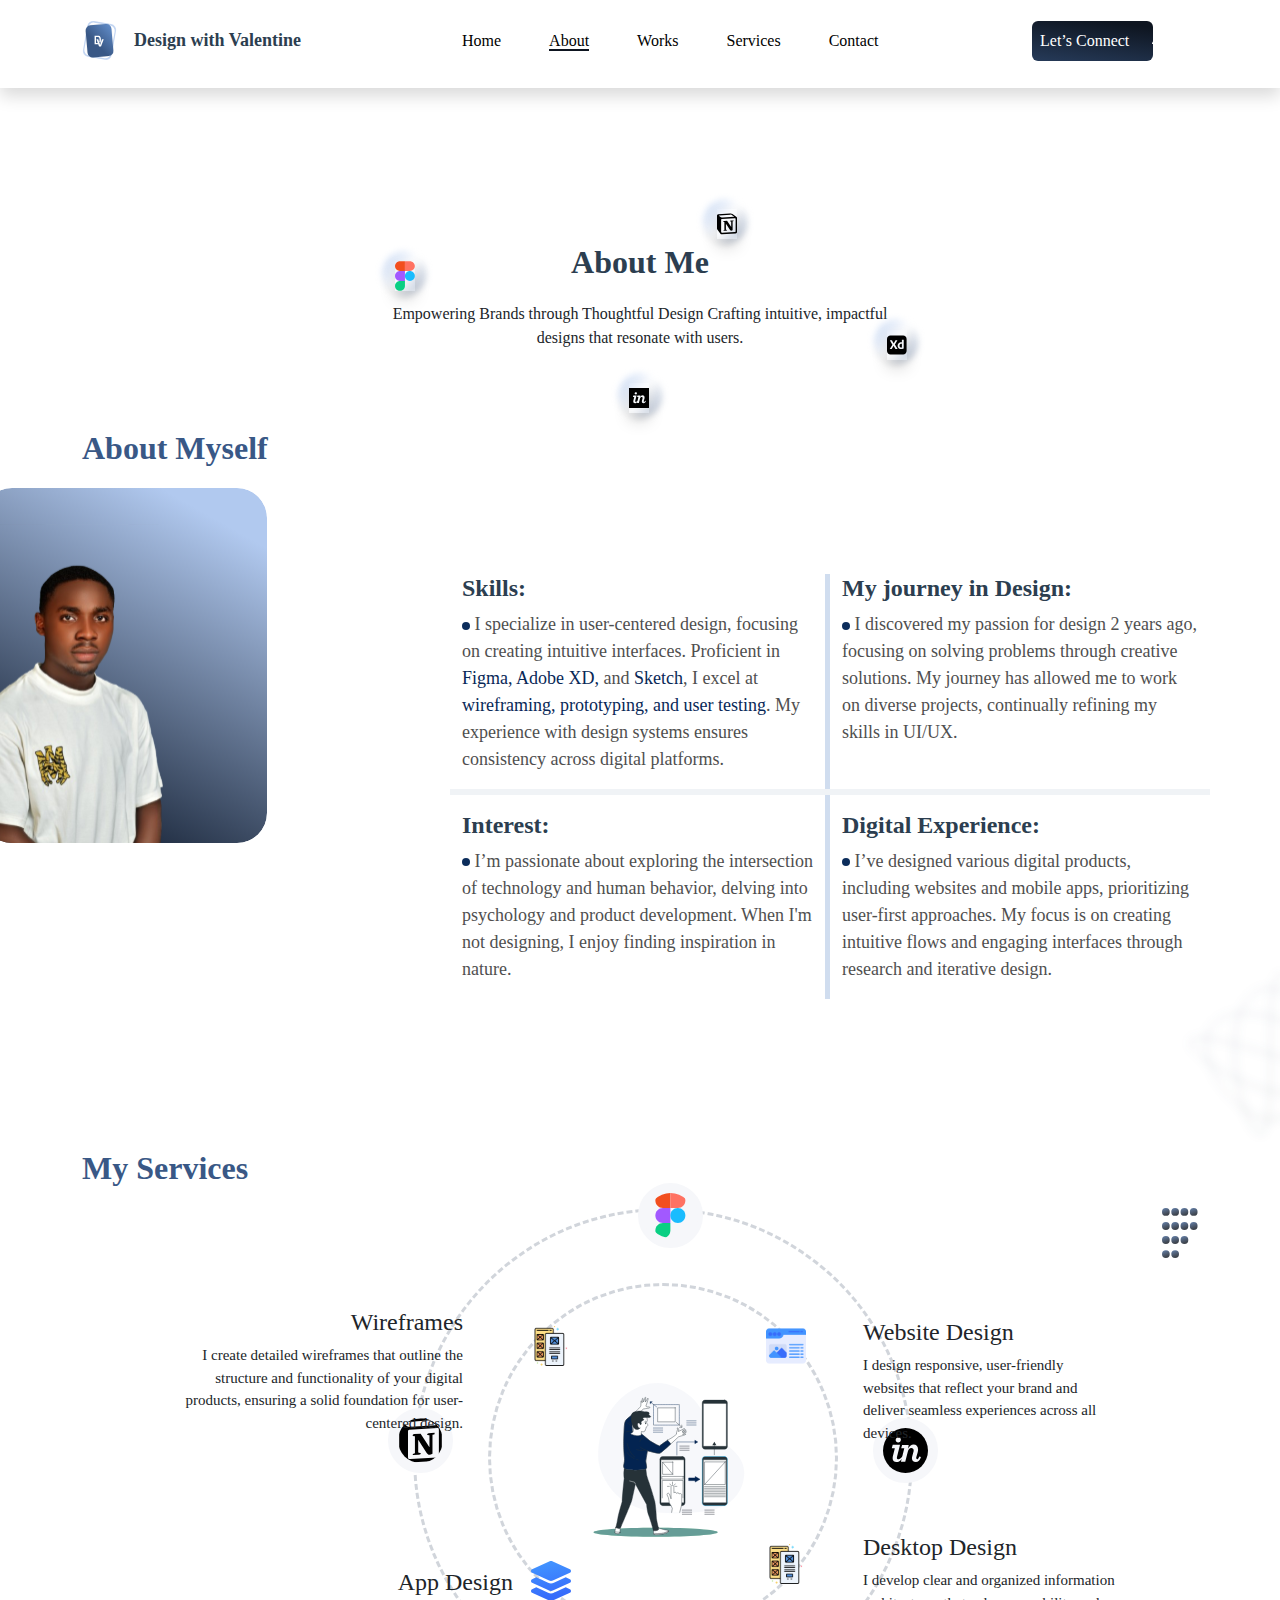
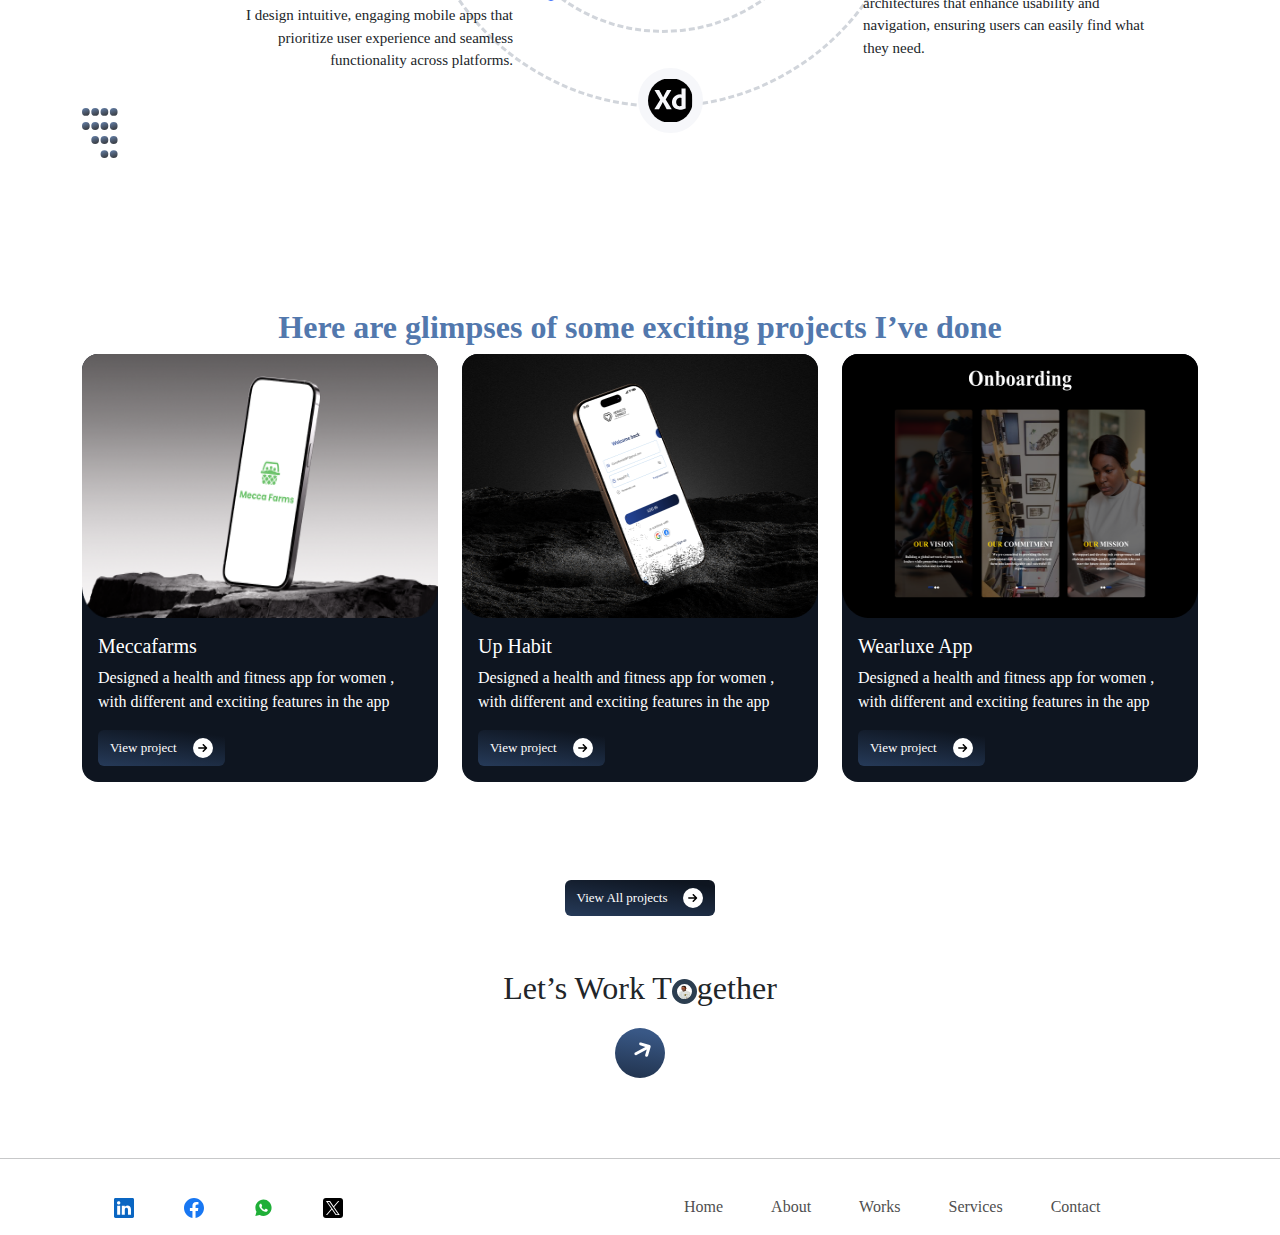
==== commit 992cc0bf: "Mr Valentine's Portfolio" ====
--- a/about.html
+++ b/about.html
@@ -34,7 +34,7 @@
                 <div class="d-block col-4 col-md-6 d-lg-none text-end links">
                     <ul class="p-0 m-0" id="lists">
                         <li><a href="/index.html">Home </a></li>
-                        <li><a href="/about.html">About </a></li>
+                        <li><a href="/about.html" class="active">About </a></li>
                         <li><a href="/works.html">Works</a></li>
                         <li><a href="/services.html">Services</a></li>
                         <li><a href="/contact.html">Contact</a></li>
@@ -128,7 +128,7 @@
                     <div class="row">
                         <div class="col-12 col-md-6 col-lg-6 first-row">
                             <h5>Skills:</h5>
-                            <p><img src="/images/skills-dot.svg" alt="">   I specialize in user-centered design, focusing on creating intuitive interfaces. Proficient in Figma, Adobe XD, and Sketch, I excel at wireframing, prototyping, and user testing. My experience with design systems ensures consistency across digital platforms.</p>                        
+                            <p><img src="/images/skills-dot.svg" alt="">   I specialize in user-centered design, focusing on creating intuitive interfaces. Proficient in <a href="">Figma, Adobe XD,</a> and <a href="">Sketch</a>, I excel at <a href="">wireframing, prototyping, and user testing</a>. My experience with design systems ensures consistency across digital platforms.</p>                       
                         </div>
                         <div class="col-12 col-md-6">
                             <h5>My journey in Design: </h5>
@@ -229,7 +229,7 @@
         <div class="container">
             <div class="row">
                 <div class="col-12">
-                    <h4>Here’s a glimpse of some exciting projects I’ve done  </h4>
+                    <h4>Here are  glimpses of some exciting projects I’ve done  </h4>
                 </div>
             </div>
             <div class="row">
@@ -241,7 +241,7 @@
                           <p class="card-text">Designed a health and fitness app for women , with different and exciting features in the app</p>
                           <a href="https://drive.google.com/drive/folders/1NjwSaLGBNDkQxNuH3CqGRqOew5cnNlgA?usp=drive_link" class="btn btn-primary py-2 border-0">
                             <div class="d-flex gap-3 align-items-center">
-                                <p class="p-0 m-0" style="font-size: 13px;">View projects </p>
+                                <p class="p-0 m-0" style="font-size: 13px; font-family: exo;">View project</p>
                                 <img src="/images/view-project-icon.svg" alt=""  style="height: 20px; width: 20px; background-color: white; border: 5px solid white; border-radius: 50%;">
                             </div>
                           </a>
@@ -256,7 +256,7 @@
                           <p class="card-text">Designed a health and fitness app for women , with different and exciting features in the app</p>
                           <a href="https://drive.google.com/drive/folders/1k9-TPFNF3_RafRCxaqTBn_O9xEtybgoQ?usp=drive_link" class="btn btn-primary py-2 border-0">
                             <div class="d-flex gap-3 align-items-center">
-                                <p class="p-0 m-0" style="font-size: 13px;">View projects </p>
+                                <p class="p-0 m-0" style="font-size: 13px; font-family: exo;">View project</p>
                                 <img src="/images/view-project-icon.svg" alt="" style="height: 20px; width: 20px; background-color: white; border: 5px solid white; border-radius: 50%;">
                             </div>
                           </a>
@@ -271,7 +271,7 @@
                           <p class="card-text">Designed a health and fitness app for women , with different and exciting features in the app</p>
                           <a href="https://drive.google.com/drive/folders/1Jw7D5H9yFjIiMA7mh6gjyoD7DAVy0o7S?usp=drive_link" class="btn btn-primary py-2 border-0">
                             <div class="d-flex gap-3 align-items-center">
-                                <p class="p-0 m-0" style="font-size: 13px;">View projects </p>
+                                <p class="p-0 m-0" style="font-size: 13px; font-family: exo;">View project</p>
                                 <img src="/images/view-project-icon.svg" alt="" style="height: 20px; width: 20px; background-color: white; border: 5px solid white; border-radius: 50%;">
                             </div>
                           </a>
@@ -281,7 +281,7 @@
                 <div class="col-12 d-flex justify-content-center" style="margin-top: 50px;">
                     <a href="/works.html" class="btn btn-primary py-2 border-0">
                         <div class="d-flex gap-3 align-items-center">
-                            <p class="p-0 m-0" style="font-size: 13px;">View All projects </p>
+                            <p class="p-0 m-0" style="font-size: 13px; font-family: exo;">View All projects </p>
                             <img src="/images/view-project-icon.svg" alt="" style="height: 20px; width: 20px; background-color: white; border: 5px solid white; border-radius: 50%;">
                         </div>
                     </a>
@@ -297,7 +297,7 @@
     
         <div class="col-12 text-center">
             <div id="work-together">
-                <p style=" margin-top: -200px;" class="pt-5">Let’s Work Together</p>
+                <p style=" margin-top: -200px;" class="pt-5">Let’s Work T<img src="/images/BG1I-removebg-preview 1.png" alt="" style="height: 25px; width: 25px; border-radius: 50%; border: 5px solid #2C3E50;">gether</p>
                 <a href="/contact.html"><img src="/images/arrow-up-background.svg" alt="" height="50px"></a>
                 <a href="/contact.html"><img src="/images/arrow-up.svg" alt="" height="15px" class="img-about"></a>
             </div>
--- a/css/style.css
+++ b/css/style.css
@@ -5,7 +5,7 @@
 }
 
 body {
-    font-family: exo;
+    font-family: Montserrat;
     overflow-x: hidden
 }
 
@@ -22,6 +22,7 @@
 header .row #top-nav li a {
     text-decoration: none;
     color: black;
+    font-family: Montserrat;
 }
 
 header .row #top-nav li a:hover {
@@ -37,6 +38,11 @@
     position: relative;
 }
 
+#btn-parent-2-desktop {
+    position: relative;
+}
+
+
 #btn-parent button {
     background: linear-gradient(187.48deg, #0E1520 11.69%, #395886 169.68%);
     color: white;
@@ -44,8 +50,19 @@
 
 #btn-parent #people-img {
     position: absolute;
-    left: 110px;
-    top: 5px;
+    left: 120px;
+    top: 3px;
+}
+
+#btn-parent-2-desktop button {
+    background: linear-gradient(187.48deg, #0E1520 11.69%, #395886 169.68%);
+    color: white;
+}
+
+#btn-parent-2-desktop #people-img {
+    position: absolute;
+    left: 120px;
+    top: 12px;
 }
 
 section {
@@ -184,9 +201,16 @@
 }
 
 main div#skills p {
-    font-size: 16px;
+    font-size: 18px;
     font-weight: 400;
     color: #4F4F4F;
+    font-family: Roboto;
+}
+
+main div#skills p a {
+    text-decoration: none;
+    color: #082857;
+    font-weight: 500;
 }
 
 article p#my-services {
@@ -238,6 +262,7 @@
 .text p {
     font-size: 15px;
     float: right;
+    font-family: exo;
 }
 
 .inner-icons {
@@ -326,6 +351,7 @@
     bottom: 45%;
 }
 
+
 @keyframes rotateInner {
     0% {
         transform: rotate(0deg);
@@ -525,7 +551,7 @@
 
 .wearluxe-firstchild {
     background-color: #ffff;
-    padding: 20px;
+    padding: 20px 0px;
     width: 80%;
 }
 
@@ -555,7 +581,8 @@
 }
 
 p.introduction-paragraph {
-    font-size: 14px;
+    font-size: 18px;
+    padding-top: 20px;
 }
 
 .introduction {
@@ -905,7 +932,7 @@
         font-size: 12px;
     }
 
-    #submit-btn {
+    #submit-btn-parent {
         padding-top: 50px;
     }
 
@@ -1103,6 +1130,10 @@
         font-size: medium;
     }
 
+    .links ul li a.active {
+        border-bottom: 2px solid white;
+    }
+
     .bi-x{
         font-size: 30px;
         font-weight: bolder;
